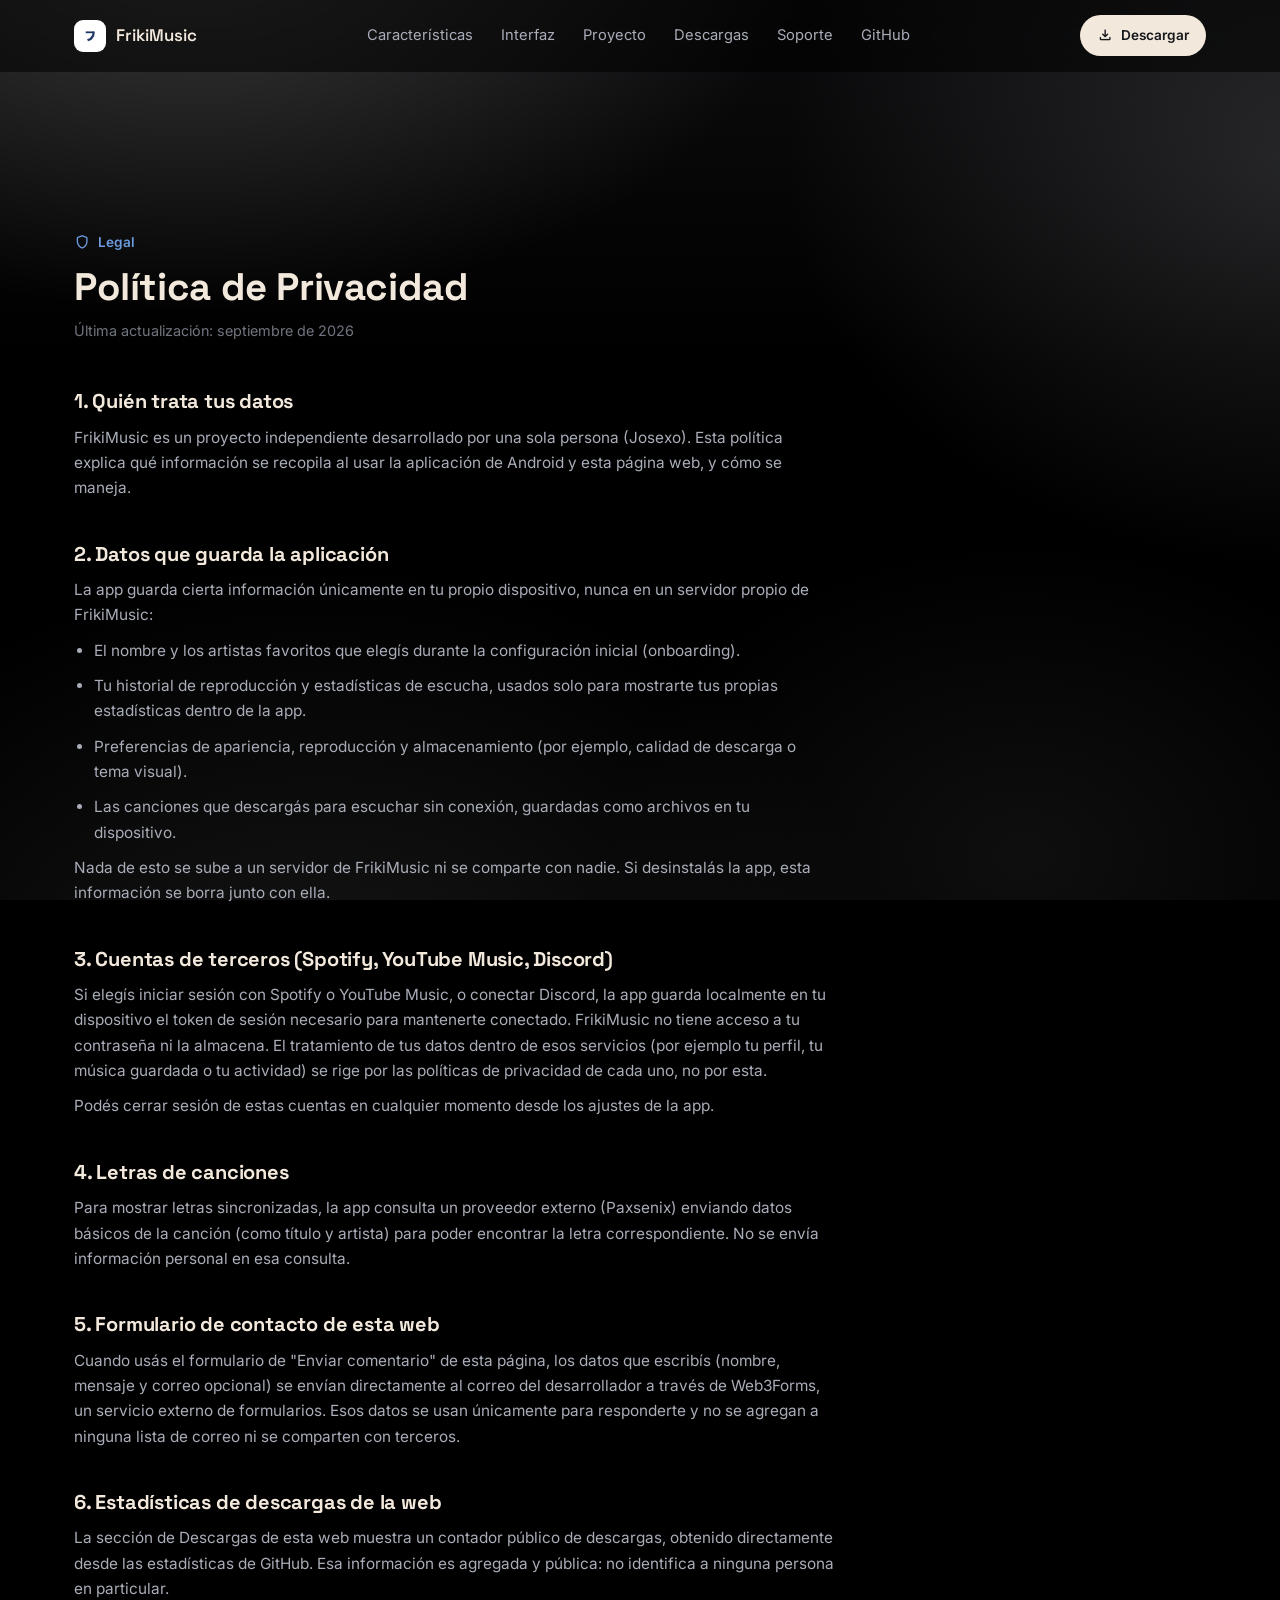
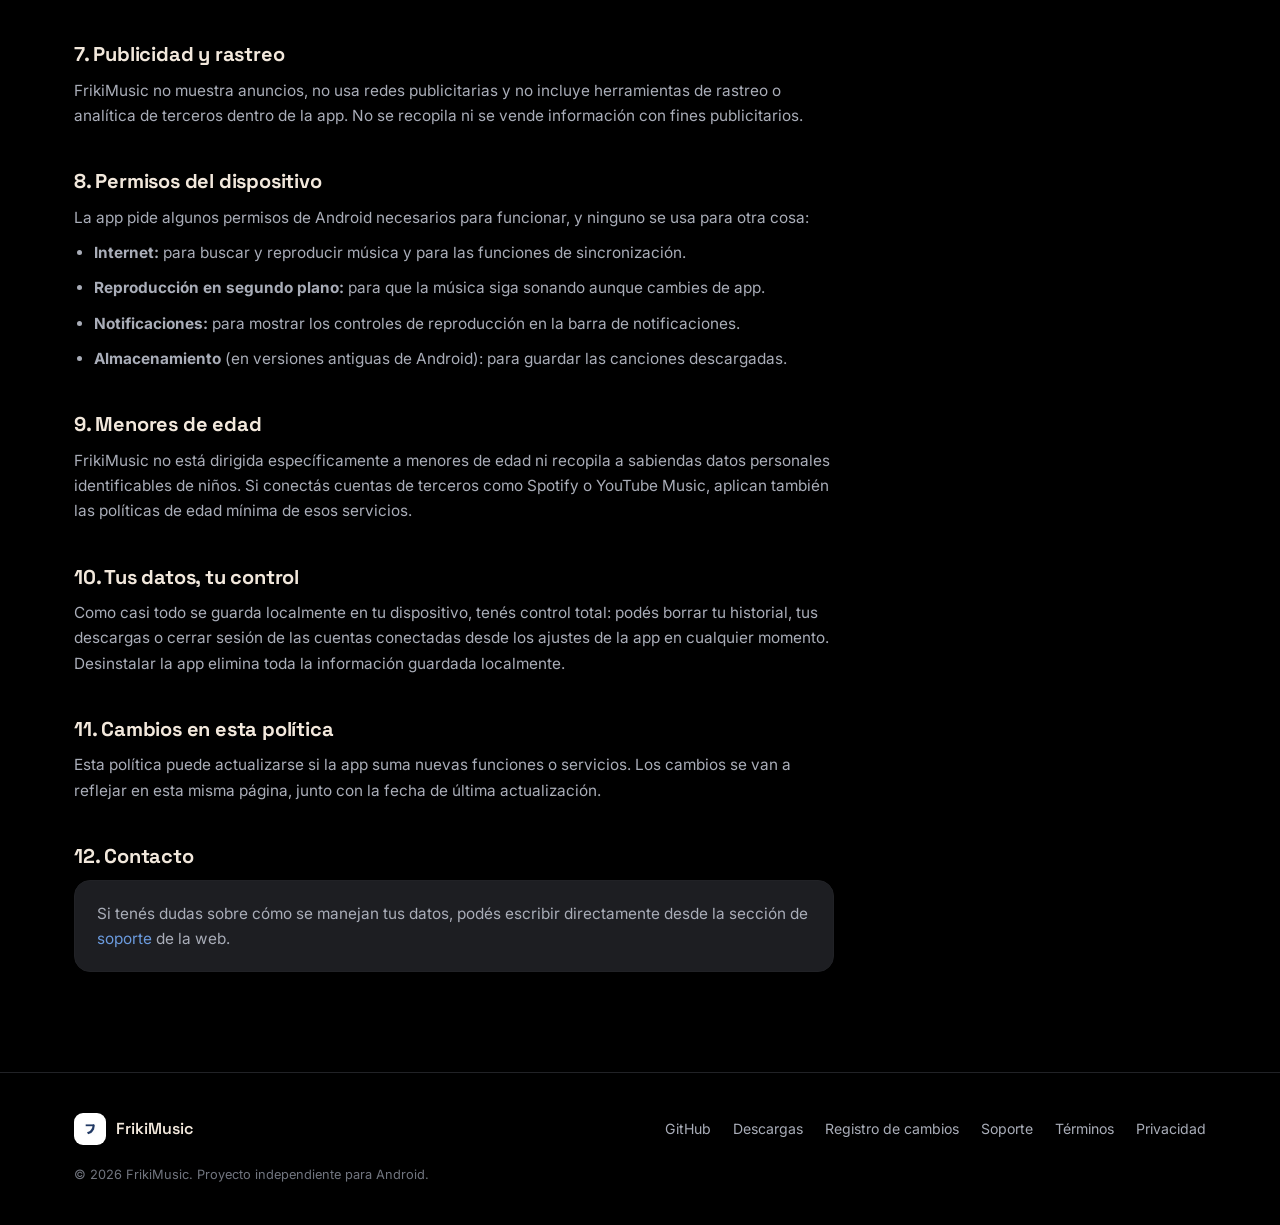
==== privacidad.html @ c2adaa13 "Actualizacion de la web" ====
<!DOCTYPE html>
<html lang="es">
<head>
<meta charset="UTF-8">
<meta name="viewport" content="width=device-width, initial-scale=1.0">
<title>Política de Privacidad — FrikiMusic</title>
<meta name="description" content="Política de privacidad de FrikiMusic: qué datos se recopilan, cómo se usan y cómo se guardan.">
<link rel="canonical" href="https://frikimusic.vercel.app/privacidad.html">
<meta name="robots" content="noindex">
<link rel="icon" type="image/png" href="assets/img/logo.png">
<link rel="preconnect" href="https://fonts.googleapis.com">
<link rel="preconnect" href="https://fonts.gstatic.com" crossorigin>
<link href="https://fonts.googleapis.com/css2?family=Space+Grotesk:wght@500;600;700&family=Inter:wght@400;500;600;700&display=swap" rel="stylesheet">
<link href="https://fonts.googleapis.com/css2?family=Material+Symbols+Rounded:opsz,wght,FILL,GRAD@20..48,300..500,0..1,0" rel="stylesheet">
<link rel="stylesheet" href="css/styles.css">
</head>
<body>

<header class="site-header" id="site-header">
  <div class="wrap header-inner">
    <a class="brand" href="index.html#top" aria-label="FrikiMusic, inicio">
      <span class="brand-mark" aria-hidden="true">
        <img src="assets/img/logo.png" alt="" width="20" height="20">
      </span>
      <span class="brand-name">FrikiMusic</span>
    </a>

    <nav class="main-nav" aria-label="Navegación principal">
      <a href="index.html#caracteristicas">Características</a>
      <a href="index.html#interfaz">Interfaz</a>
      <a href="index.html#comunidad">Proyecto</a>
      <a href="index.html#descargas">Descargas</a>
      <a href="index.html#" class="js-open-support">Soporte</a>
      <a href="https://github.com/jv8784815-ctrl" target="_blank" rel="noopener">GitHub</a>
    </nav>

    <div class="header-cta">
      <a class="btn btn-primary btn-small" href="index.html#descargas">
        <span class="material-symbols-rounded" aria-hidden="true">download</span>
        <span class="btn-label">Descargar</span>
      </a>
      <button class="nav-toggle" id="navToggle" aria-expanded="false" aria-controls="mobileNav" aria-label="Abrir menú">
        <span class="material-symbols-rounded" aria-hidden="true">menu</span>
      </button>
    </div>
  </div>

  <div class="mobile-nav" id="mobileNav" hidden>
    <a href="index.html#caracteristicas">Características</a>
    <a href="index.html#interfaz">Interfaz</a>
    <a href="index.html#comunidad">Proyecto</a>
    <a href="index.html#descargas">Descargas</a>
    <a href="index.html#" class="js-open-support">Soporte</a>
    <a href="https://github.com/jv8784815-ctrl" target="_blank" rel="noopener">GitHub</a>
  </div>
</header>

<main id="contenido">
  <section class="legal">
    <div class="wrap">
      <div class="legal-header">
        <p class="legal-eyebrow"><span class="material-symbols-rounded" aria-hidden="true">shield</span> Legal</p>
        <h1>Política de Privacidad</h1>
        <p class="legal-updated">Última actualización: septiembre de 2026</p>
      </div>

      <div class="legal-body">
        <div class="legal-section">
          <h2>1. Quién trata tus datos</h2>
          <p>FrikiMusic es un proyecto independiente desarrollado por una sola persona (Josexo). Esta política explica qué información se recopila al usar la aplicación de Android y esta página web, y cómo se maneja.</p>
        </div>

        <div class="legal-section">
          <h2>2. Datos que guarda la aplicación</h2>
          <p>La app guarda cierta información únicamente en tu propio dispositivo, nunca en un servidor propio de FrikiMusic:</p>
          <ul>
            <li>El nombre y los artistas favoritos que elegís durante la configuración inicial (onboarding).</li>
            <li>Tu historial de reproducción y estadísticas de escucha, usados solo para mostrarte tus propias estadísticas dentro de la app.</li>
            <li>Preferencias de apariencia, reproducción y almacenamiento (por ejemplo, calidad de descarga o tema visual).</li>
            <li>Las canciones que descargás para escuchar sin conexión, guardadas como archivos en tu dispositivo.</li>
          </ul>
          <p>Nada de esto se sube a un servidor de FrikiMusic ni se comparte con nadie. Si desinstalás la app, esta información se borra junto con ella.</p>
        </div>

        <div class="legal-section">
          <h2>3. Cuentas de terceros (Spotify, YouTube Music, Discord)</h2>
          <p>Si elegís iniciar sesión con Spotify o YouTube Music, o conectar Discord, la app guarda localmente en tu dispositivo el token de sesión necesario para mantenerte conectado. FrikiMusic no tiene acceso a tu contraseña ni la almacena. El tratamiento de tus datos dentro de esos servicios (por ejemplo tu perfil, tu música guardada o tu actividad) se rige por las políticas de privacidad de cada uno, no por esta.</p>
          <p>Podés cerrar sesión de estas cuentas en cualquier momento desde los ajustes de la app.</p>
        </div>

        <div class="legal-section">
          <h2>4. Letras de canciones</h2>
          <p>Para mostrar letras sincronizadas, la app consulta un proveedor externo (Paxsenix) enviando datos básicos de la canción (como título y artista) para poder encontrar la letra correspondiente. No se envía información personal en esa consulta.</p>
        </div>

        <div class="legal-section">
          <h2>5. Formulario de contacto de esta web</h2>
          <p>Cuando usás el formulario de "Enviar comentario" de esta página, los datos que escribís (nombre, mensaje y correo opcional) se envían directamente al correo del desarrollador a través de Web3Forms, un servicio externo de formularios. Esos datos se usan únicamente para responderte y no se agregan a ninguna lista de correo ni se comparten con terceros.</p>
        </div>

        <div class="legal-section">
          <h2>6. Estadísticas de descargas de la web</h2>
          <p>La sección de Descargas de esta web muestra un contador público de descargas, obtenido directamente desde las estadísticas de GitHub. Esa información es agregada y pública: no identifica a ninguna persona en particular.</p>
        </div>

        <div class="legal-section">
          <h2>7. Publicidad y rastreo</h2>
          <p>FrikiMusic no muestra anuncios, no usa redes publicitarias y no incluye herramientas de rastreo o analítica de terceros dentro de la app. No se recopila ni se vende información con fines publicitarios.</p>
        </div>

        <div class="legal-section">
          <h2>8. Permisos del dispositivo</h2>
          <p>La app pide algunos permisos de Android necesarios para funcionar, y ninguno se usa para otra cosa:</p>
          <ul>
            <li><strong>Internet:</strong> para buscar y reproducir música y para las funciones de sincronización.</li>
            <li><strong>Reproducción en segundo plano:</strong> para que la música siga sonando aunque cambies de app.</li>
            <li><strong>Notificaciones:</strong> para mostrar los controles de reproducción en la barra de notificaciones.</li>
            <li><strong>Almacenamiento</strong> (en versiones antiguas de Android): para guardar las canciones descargadas.</li>
          </ul>
        </div>

        <div class="legal-section">
          <h2>9. Menores de edad</h2>
          <p>FrikiMusic no está dirigida específicamente a menores de edad ni recopila a sabiendas datos personales identificables de niños. Si conectás cuentas de terceros como Spotify o YouTube Music, aplican también las políticas de edad mínima de esos servicios.</p>
        </div>

        <div class="legal-section">
          <h2>10. Tus datos, tu control</h2>
          <p>Como casi todo se guarda localmente en tu dispositivo, tenés control total: podés borrar tu historial, tus descargas o cerrar sesión de las cuentas conectadas desde los ajustes de la app en cualquier momento. Desinstalar la app elimina toda la información guardada localmente.</p>
        </div>

        <div class="legal-section">
          <h2>11. Cambios en esta política</h2>
          <p>Esta política puede actualizarse si la app suma nuevas funciones o servicios. Los cambios se van a reflejar en esta misma página, junto con la fecha de última actualización.</p>
        </div>

        <div class="legal-section">
          <h2>12. Contacto</h2>
          <div class="legal-contact">
            <p>Si tenés dudas sobre cómo se manejan tus datos, podés escribir directamente desde la sección de <a href="index.html#descargas">soporte</a> de la web.</p>
          </div>
        </div>
      </div>
    </div>
  </section>
</main>

<footer class="site-footer">
  <div class="wrap footer-inner">
    <div class="footer-brand">
      <span class="brand-mark" aria-hidden="true">
        <img src="assets/img/logo.png" alt="" width="20" height="20">
      </span>
      <span>FrikiMusic</span>
    </div>

    <nav class="footer-links" aria-label="Enlaces del pie de página">
      <a href="https://github.com/jv8784815-ctrl" target="_blank" rel="noopener">GitHub</a>
      <a href="index.html#descargas">Descargas</a>
      <a href="https://github.com/jv8784815-ctrl/repositpory-for-apk-3wfqewfd32134/releases" target="_blank" rel="noopener">Registro de cambios</a>
      <a href="index.html#" class="js-open-support">Soporte</a>
      <a href="terminos.html">Términos</a>
      <a href="privacidad.html">Privacidad</a>
    </nav>

    <p class="footer-copy">© 2026 FrikiMusic. Proyecto independiente para Android.</p>
  </div>
</footer>

<script src="js/main.js"></script>
</body>
</html>
---- css/styles.css ----
:root {
  --bg: #000000;
  --bg-gradient:
    radial-gradient(ellipse 1000px 620px at 15% -8%, rgba(255, 255, 255, 0.20), transparent 62%),
    radial-gradient(ellipse 900px 700px at 102% 18%, rgba(200, 203, 210, 0.16), transparent 58%),
    radial-gradient(ellipse 950px 760px at 25% 115%, rgba(160, 163, 170, 0.14), transparent 62%),
    radial-gradient(ellipse 700px 520px at 80% 95%, rgba(140, 143, 150, 0.10), transparent 60%),
    linear-gradient(180deg, #0c0c0e 0%, #000000 40%, #000000 100%);
  --surface: #17181b;
  --surface-container: #1d1e22;
  --surface-container-high: #26272c;
  --surface-container-highest: #303237;
  --outline: #33363e;
  --outline-soft: #212226;

  --text-primary: #f2e8dc;
  --text-secondary: #a9adb8;
  --text-muted: #71757f;

  --accent: #4a7fd1;
  --accent-strong: #6b9bde;
  --accent-soft: rgba(74, 127, 209, 0.14);

  --cream: #f2e8dc;
  --cream-strong: #ffffff;

  --font-display: "Space Grotesk", "Inter", sans-serif;
  --font-body: "Inter", sans-serif;

  --radius-sm: 10px;
  --radius-md: 16px;
  --radius-lg: 24px;

  --shadow-1: 0 1px 2px rgba(0, 0, 0, 0.4);
  --shadow-2: 0 12px 32px -12px rgba(0, 0, 0, 0.55);

  --header-h: 72px;
  --max-w: 1180px;
}

*, *::before, *::after {
  box-sizing: border-box;
}

html {
  scroll-behavior: smooth;
}

@media (prefers-reduced-motion: reduce) {
  html {
    scroll-behavior: auto;
  }
  *, *::before, *::after {
    animation-duration: 0.001ms !important;
    animation-iteration-count: 1 !important;
    transition-duration: 0.001ms !important;
    scroll-behavior: auto !important;
  }
}

body {
  margin: 0;
  background: var(--bg-gradient), var(--bg);
  background-attachment: fixed;
  color: var(--text-primary);
  font-family: var(--font-body);
  font-size: 16px;
  line-height: 1.55;
  -webkit-font-smoothing: antialiased;
}

h1, h2, h3 {
  font-family: var(--font-display);
  color: var(--text-primary);
  margin: 0;
  line-height: 1.12;
  letter-spacing: -0.01em;
}

p {
  margin: 0;
  color: var(--text-secondary);
}

a {
  color: inherit;
  text-decoration: none;
}

img {
  max-width: 100%;
  height: auto;
  display: block;
}

.wrap {
  max-width: var(--max-w);
  margin: 0 auto;
  padding: 0 24px;
}

.skip-link {
  position: absolute;
  left: -999px;
  top: 0;
  background: var(--cream);
  color: #14151a;
  padding: 12px 18px;
  border-radius: 0 0 var(--radius-sm) 0;
  z-index: 200;
  font-weight: 600;
}

.skip-link:focus {
  left: 0;
}

:focus-visible {
  outline: 2px solid var(--accent-strong);
  outline-offset: 3px;
  border-radius: 4px;
}

.material-symbols-rounded {
  font-variation-settings: "FILL" 0, "wght" 400, "GRAD" 0, "opsz" 24;
  font-size: 1.2em;
  line-height: 1;
}

.btn {
  display: inline-flex;
  align-items: center;
  gap: 8px;
  padding: 13px 22px;
  border-radius: 999px;
  font-family: var(--font-body);
  font-weight: 600;
  font-size: 0.95rem;
  border: 1px solid transparent;
  cursor: pointer;
  transition: transform 0.15s ease, background 0.15s ease, border-color 0.15s ease;
  white-space: nowrap;
}

.btn:hover {
  transform: translateY(-1px);
}

.btn:active {
  transform: translateY(0);
}

.btn-primary {
  background: var(--cream);
  color: #16171b;
}

.btn-primary:hover {
  background: var(--cream-strong);
}

.btn-ghost {
  background: transparent;
  border-color: var(--outline);
  color: var(--text-primary);
}

.btn-ghost:hover {
  border-color: var(--accent-strong);
  background: var(--accent-soft);
}

.btn-small {
  padding: 9px 16px;
  font-size: 0.85rem;
}

.eyebrow {
  display: inline-flex;
  align-items: center;
  gap: 8px;
  color: var(--accent-strong);
  font-size: 0.9rem;
  font-weight: 600;
  margin-bottom: 18px;
}

.site-header {
  position: sticky;
  top: 0;
  z-index: 100;
  height: var(--header-h);
  display: flex;
  align-items: center;
  background: rgba(0, 0, 0, 0.55);
  backdrop-filter: blur(14px);
  -webkit-backdrop-filter: blur(14px);
  border-bottom: 1px solid transparent;
  transition: border-color 0.2s ease, background 0.2s ease;
}

.site-header.is-scrolled {
  border-bottom-color: var(--outline-soft);
  background: rgba(0, 0, 0, 0.85);
}

.header-inner {
  display: flex;
  align-items: center;
  justify-content: space-between;
  gap: 24px;
  width: 100%;
}

.brand {
  display: flex;
  align-items: center;
  gap: 10px;
  font-family: var(--font-display);
  font-weight: 600;
  font-size: 1.05rem;
}

.brand-mark {
  width: 32px;
  height: 32px;
  border-radius: 9px;
  background: var(--cream-strong);
  color: var(--accent);
  display: grid;
  place-items: center;
  flex-shrink: 0;
  overflow: hidden;
}

.brand-mark img {
  width: 20px;
  height: 20px;
  object-fit: contain;
}

.main-nav {
  display: flex;
  align-items: center;
  gap: 28px;
  font-size: 0.92rem;
  color: var(--text-secondary);
}

.main-nav a {
  transition: color 0.15s ease;
}

.main-nav a:hover {
  color: var(--text-primary);
}

.header-cta {
  display: flex;
  align-items: center;
  gap: 12px;
}

.nav-toggle {
  display: none;
  background: transparent;
  border: 1px solid var(--outline);
  border-radius: 10px;
  width: 40px;
  height: 40px;
  color: var(--text-primary);
  cursor: pointer;
  align-items: center;
  justify-content: center;
  overflow: hidden;
}

.mobile-nav {
  display: none;
  flex-direction: column;
  padding: 8px 24px 20px;
  background: rgba(0, 0, 0, 0.97);
  border-bottom: 1px solid var(--outline-soft);
}

.mobile-nav a {
  padding: 12px 0;
  border-bottom: 1px solid var(--outline-soft);
  color: var(--text-secondary);
}

.mobile-nav a:last-child {
  border-bottom: none;
}

.mobile-nav.is-open {
  display: flex;
}

.hero {
  position: relative;
  padding: 64px 0 40px;
  overflow: hidden;
}

.hero-inner {
  display: grid;
  grid-template-columns: minmax(320px, 460px) 1fr;
  align-items: center;
  gap: 24px;
}

.hero-copy h1 {
  font-size: clamp(2.1rem, 3.4vw, 2.9rem);
  margin-bottom: 20px;
}

.hero-brand {
  font-size: clamp(2.8rem, 5.6vw, 4.2rem);
  font-weight: 700;
  letter-spacing: -0.02em;
  margin-bottom: 14px;
  background: linear-gradient(135deg, var(--cream-strong), var(--text-secondary));
  -webkit-background-clip: text;
  background-clip: text;
  color: transparent;
}

.hero-tagline {
  color: var(--text-primary);
  font-family: var(--font-display);
  font-weight: 600;
  font-size: clamp(1.05rem, 1.6vw, 1.25rem);
  max-width: 44ch;
  margin-bottom: 14px;
}

.hero-lead {
  max-width: 46ch;
  font-size: 1.05rem;
  margin-bottom: 30px;
}

.hero-actions {
  display: flex;
  gap: 14px;
  flex-wrap: wrap;
  margin-bottom: 22px;
}

.hero-meta {
  font-size: 0.85rem;
  color: var(--text-muted);
}

.hero-visual {
  position: relative;
  min-height: 420px;
}

.hero-visual-desktop {
  width: 132%;
  max-width: none;
  margin-left: -6%;
}

.hero-visual-mobile {
  display: none;
}

.features {
  padding: 96px 0;
  border-top: 1px solid var(--outline-soft);
}

.section-head {
  max-width: 46ch;
  margin-bottom: 48px;
}

.section-head h2 {
  font-size: clamp(1.7rem, 2.6vw, 2.1rem);
  margin-bottom: 12px;
}

.feature-grid {
  display: grid;
  grid-template-columns: repeat(4, 1fr);
  gap: 16px;
}

.feature-card {
  background: var(--surface-container);
  border: 1px solid var(--outline-soft);
  border-radius: var(--radius-md);
  padding: 26px;
  display: flex;
  flex-direction: column;
  gap: 12px;
  transition: border-color 0.2s ease, transform 0.2s ease, background 0.2s ease;
}

.feature-card:hover {
  border-color: var(--outline);
  background: var(--surface-container-high);
  transform: translateY(-2px);
}

.feature-icon-badge {
  width: 46px;
  height: 46px;
  border-radius: 14px;
  display: grid;
  place-items: center;
  background: linear-gradient(155deg, var(--accent-soft), rgba(74, 127, 209, 0.04));
  border: 1px solid var(--outline);
  color: var(--accent-strong);
  flex-shrink: 0;
}

.feature-icon-badge .material-symbols-rounded {
  font-size: 1.4rem;
}

.feature-card h3 {
  font-size: 1.05rem;
}

.feature-card p {
  font-size: 0.92rem;
}

.showcase {
  padding: 96px 0;
  border-top: 1px solid var(--outline-soft);
  background: var(--surface);
}

.showcase-body {
  display: grid;
  grid-template-columns: minmax(280px, 380px) 1fr;
  gap: 56px;
  align-items: center;
}

.showcase-tabs {
  display: flex;
  flex-direction: column;
  gap: 4px;
  margin-bottom: 24px;
}

.showcase-tab {
  display: flex;
  align-items: center;
  gap: 14px;
  text-align: left;
  background: transparent;
  border: none;
  border-left: 2px solid var(--outline);
  color: var(--text-muted);
  padding: 12px 0 12px 18px;
  font-family: var(--font-body);
  font-size: 0.98rem;
  font-weight: 500;
  cursor: pointer;
  transition: color 0.15s ease, border-color 0.15s ease;
}

.showcase-tab-index {
  font-family: var(--font-display);
  font-size: 0.8rem;
  color: var(--text-muted);
}

.showcase-tab.is-active {
  color: var(--text-primary);
  border-left-color: var(--accent-strong);
}

.showcase-tab.is-active .showcase-tab-index {
  color: var(--accent-strong);
}

.showcase-desc {
  min-height: 92px;
}

.showcase-desc p {
  font-size: 0.98rem;
}

.showcase-nav {
  display: flex;
  gap: 10px;
  margin-top: 24px;
}

.showcase-arrow {
  width: 42px;
  height: 42px;
  border-radius: 50%;
  border: 1px solid var(--outline);
  background: transparent;
  color: var(--text-primary);
  cursor: pointer;
  display: inline-flex;
  align-items: center;
  justify-content: center;
  transition: border-color 0.15s ease, background 0.15s ease;
  overflow: hidden;
}

.showcase-arrow:hover {
  border-color: var(--accent-strong);
  background: var(--accent-soft);
}

.showcase-stage {
  position: relative;
  display: flex;
  justify-content: center;
  min-height: 460px;
}

.showcase-img {
  max-height: 560px;
  width: auto;
  animation: showcase-in 0.35s ease;
}

.showcase-img[hidden] {
  display: none;
}

@keyframes showcase-in {
  from {
    opacity: 0;
    transform: translateY(10px);
  }
  to {
    opacity: 1;
    transform: translateY(0);
  }
}

.community {
  padding: 96px 0;
  border-top: 1px solid var(--outline-soft);
}

.community-inner {
  display: grid;
  grid-template-columns: 1.3fr 1fr;
  gap: 40px;
  align-items: center;
}

.community-copy h2 {
  font-size: clamp(1.6rem, 2.4vw, 2rem);
  margin-bottom: 26px;
  max-width: 20ch;
}

.community-copy p {
  max-width: 52ch;
  margin-bottom: 26px;
}

.community-actions {
  display: flex;
  gap: 12px;
  flex-wrap: wrap;
}

.badge-soon {
  display: inline-flex;
  align-items: center;
  gap: 8px;
  padding: 13px 22px;
  border-radius: 999px;
  border: 1px dashed var(--outline);
  color: var(--text-muted);
  font-size: 0.95rem;
  font-weight: 600;
  cursor: default;
}

.dev-card {
  position: relative;
  background: linear-gradient(160deg, rgba(255, 255, 255, 0.12), rgba(255, 255, 255, 0.03));
  backdrop-filter: blur(22px) saturate(160%);
  -webkit-backdrop-filter: blur(22px) saturate(160%);
  border: 1px solid rgba(255, 255, 255, 0.16);
  border-radius: var(--radius-lg);
  padding: 28px;
  display: flex;
  flex-direction: column;
  gap: 18px;
  overflow: hidden;
  box-shadow:
    inset 0 1px 0 rgba(255, 255, 255, 0.3),
    inset 0 -1px 0 rgba(255, 255, 255, 0.04),
    0 24px 48px -24px rgba(0, 0, 0, 0.7);
}

.dev-card::before {
  content: "";
  position: absolute;
  top: -55%;
  left: -25%;
  width: 140%;
  height: 140%;
  background: radial-gradient(circle at 28% 22%, rgba(255, 255, 255, 0.22), transparent 55%);
  pointer-events: none;
}

.dev-card > * {
  position: relative;
  z-index: 1;
}

.dev-avatar {
  width: 52px;
  height: 52px;
  border-radius: 50%;
  object-fit: cover;
  border: 1px solid rgba(255, 255, 255, 0.3);
  box-shadow: 0 4px 14px -6px rgba(0, 0, 0, 0.6);
}

.dev-name {
  font-family: var(--font-display);
  color: var(--text-primary);
  font-weight: 600;
  font-size: 1.05rem;
}

.dev-role {
  font-size: 0.88rem;
}

.dev-stat {
  display: flex;
  justify-content: space-between;
  align-items: center;
  padding-top: 16px;
  border-top: 1px solid rgba(255, 255, 255, 0.14);
  font-size: 0.85rem;
}

.dev-stat-label {
  color: var(--text-muted);
}

.dev-stat-value {
  display: inline-flex;
  align-items: center;
  gap: 6px;
  color: var(--text-primary);
  font-weight: 600;
}

.status-dot {
  width: 8px;
  height: 8px;
  border-radius: 50%;
  background: #6fcf97;
  display: inline-block;
}

.downloads {
  padding: 96px 0 110px;
  border-top: 1px solid var(--outline-soft);
}

.help-card {
  display: flex;
  align-items: center;
  gap: 22px;
  flex-wrap: wrap;
  background: linear-gradient(135deg, rgba(74, 127, 209, 0.16), rgba(74, 127, 209, 0.02));
  border: 1px solid var(--outline);
  border-radius: var(--radius-lg);
  padding: 28px 32px;
  margin-bottom: 56px;
}

.help-icon {
  font-size: 2.1rem;
  color: var(--accent-strong);
  flex-shrink: 0;
}

.help-copy {
  flex: 1;
  min-width: 220px;
}

.help-copy h3 {
  font-size: 1.1rem;
  margin-bottom: 6px;
}

.help-copy p {
  font-size: 0.92rem;
  max-width: 58ch;
}

.help-card .btn {
  flex-shrink: 0;
}

@media (max-width: 640px) {
  .help-card {
    flex-direction: column;
    align-items: flex-start;
  }

  .help-card .btn {
    width: 100%;
    justify-content: center;
  }
}

.download-grid {
  display: grid;
  grid-template-columns: repeat(2, 1fr);
  gap: 24px;
}

@media (max-width: 760px) {
  .download-grid {
    grid-template-columns: 1fr;
  }
}

.download-card-soon {
  display: flex;
  flex-direction: column;
  opacity: 0.82;
}

.download-soon {
  display: inline-flex;
  align-items: center;
  gap: 10px;
  margin-top: auto;
  padding: 14px 18px;
  background: rgba(255, 255, 255, 0.03);
  border: 1px dashed var(--outline);
  border-radius: var(--radius-md);
  color: var(--text-muted);
  font-size: 0.88rem;
  font-weight: 600;
}

.download-soon .material-symbols-rounded {
  font-size: 1.2rem;
}

.download-card {
  background: var(--surface-container);
  border: 1px solid var(--outline-soft);
  border-radius: var(--radius-lg);
  padding: 32px;
}

.download-head {
  display: flex;
  align-items: flex-start;
  gap: 16px;
  margin-bottom: 26px;
}

.download-icon {
  font-size: 2rem;
  color: var(--accent-strong);
  margin-top: 2px;
}

.download-head h3 {
  font-size: 1.15rem;
  margin-bottom: 4px;
}

.download-head p {
  font-size: 0.92rem;
}

.download-row {
  display: flex;
  align-items: center;
  justify-content: space-between;
  flex-wrap: wrap;
  gap: 18px;
  padding-top: 6px;
}

.download-row[hidden] {
  display: none;
}

.download-meta {
  display: flex;
  flex-direction: column;
  gap: 8px;
  font-size: 0.88rem;
  color: var(--text-secondary);
}

.download-meta span {
  display: inline-flex;
  align-items: center;
  gap: 8px;
}

.download-meta .material-symbols-rounded {
  font-size: 1.1rem;
  color: var(--text-muted);
}

.download-total {
  display: flex;
  align-items: center;
  gap: 16px;
  margin-top: 22px;
  padding: 18px 22px;
  background: linear-gradient(135deg, rgba(255, 255, 255, 0.08), rgba(255, 255, 255, 0.02));
  border: 1px solid var(--outline);
  border-radius: var(--radius-md);
}

.download-total .material-symbols-rounded {
  font-size: 1.8rem;
  color: var(--cream-strong);
}

.download-total-copy {
  display: flex;
  flex-direction: column;
  gap: 2px;
}

.download-total-value {
  font-family: var(--font-display);
  font-size: 1.5rem;
  font-weight: 700;
  color: var(--text-primary);
  line-height: 1.1;
}

.download-total-label {
  font-size: 0.82rem;
  color: var(--text-muted);
}

.download-req {
  margin-top: 22px;
  padding-top: 18px;
  border-top: 1px solid var(--outline-soft);
  font-size: 0.82rem;
  color: var(--text-muted);
}

.site-footer {
  border-top: 1px solid var(--outline-soft);
  padding: 40px 0;
}

.footer-inner {
  display: flex;
  align-items: center;
  justify-content: space-between;
  flex-wrap: wrap;
  gap: 20px;
}

.footer-brand {
  display: flex;
  align-items: center;
  gap: 10px;
  font-family: var(--font-display);
  font-weight: 600;
}

.footer-links {
  display: flex;
  gap: 22px;
  flex-wrap: wrap;
  font-size: 0.88rem;
  color: var(--text-secondary);
}

.footer-links a:hover {
  color: var(--text-primary);
}

.footer-copy {
  width: 100%;
  font-size: 0.8rem;
  color: var(--text-muted);
}

@media (max-width: 980px) {
  .hero-inner {
    grid-template-columns: 1fr;
    text-align: left;
  }

  .hero-visual {
    min-height: 0;
    order: -1;
  }

  .hero-visual-desktop {
    display: none;
  }

  .hero-visual-mobile {
    display: block;
    width: 62%;
    margin: 0 auto 8px;
  }

  .feature-grid {
    grid-template-columns: repeat(2, 1fr);
  }

  .showcase-body {
    grid-template-columns: 1fr;
    gap: 32px;
  }

  .showcase-stage {
    order: -1;
    min-height: 380px;
  }

  .showcase-img {
    max-height: 420px;
  }

  .community-inner {
    grid-template-columns: 1fr;
  }
}

@media (max-width: 720px) {
  .main-nav {
    display: none;
  }

  .nav-toggle {
    display: inline-flex;
  }

  .header-cta .btn-small .btn-label {
    display: none;
  }

  .header-cta .btn-small {
    width: 40px;
    height: 40px;
    padding: 0;
    justify-content: center;
  }

  .feature-grid {
    grid-template-columns: 1fr 1fr;
  }
}

@media (max-width: 560px) {
  .wrap {
    padding: 0 18px;
  }

  .feature-grid {
    grid-template-columns: 1fr;
  }

  .hero-visual-mobile {
    width: 78%;
  }

  .download-row {
    flex-direction: column;
    align-items: flex-start;
  }

  .download-row .btn {
    width: 100%;
    justify-content: center;
  }
}

.support-overlay {
  position: fixed;
  inset: 0;
  z-index: 300;
  display: flex;
  align-items: center;
  justify-content: center;
  padding: 24px;
  background: rgba(0, 0, 0, 0.72);
  backdrop-filter: blur(6px);
  -webkit-backdrop-filter: blur(6px);
}

.support-overlay[hidden] {
  display: none;
}

.support-modal {
  width: 100%;
  max-width: 460px;
  max-height: calc(100vh - 48px);
  overflow-y: auto;
  background: linear-gradient(165deg, var(--surface-container-high), var(--surface-container));
  border: 1px solid var(--outline);
  border-radius: var(--radius-lg);
  padding: 28px;
  box-shadow: var(--shadow-2);
  animation: support-in 0.22s ease;
}

@keyframes support-in {
  from {
    opacity: 0;
    transform: translateY(12px) scale(0.98);
  }
  to {
    opacity: 1;
    transform: translateY(0) scale(1);
  }
}

.support-head {
  display: flex;
  align-items: flex-start;
  justify-content: space-between;
  gap: 16px;
  margin-bottom: 22px;
}

.support-eyebrow {
  display: inline-flex;
  align-items: center;
  gap: 8px;
  color: var(--accent-strong);
  font-size: 0.82rem;
  font-weight: 600;
  margin-bottom: 8px;
}

.support-head h3 {
  font-size: 1.3rem;
}

.support-close {
  flex-shrink: 0;
  width: 36px;
  height: 36px;
  border-radius: 50%;
  border: 1px solid var(--outline);
  background: transparent;
  color: var(--text-primary);
  cursor: pointer;
  display: inline-flex;
  align-items: center;
  justify-content: center;
  transition: border-color 0.15s ease, background 0.15s ease;
}

.support-close:hover {
  border-color: var(--accent-strong);
  background: var(--accent-soft);
}

.support-kind {
  display: flex;
  gap: 6px;
  padding: 5px;
  margin-bottom: 20px;
  background: var(--surface-container-highest);
  border-radius: 999px;
}

.support-kind-btn {
  flex: 1;
  display: inline-flex;
  align-items: center;
  justify-content: center;
  gap: 6px;
  border: none;
  background: transparent;
  color: var(--text-muted);
  padding: 10px 8px;
  border-radius: 999px;
  font-family: var(--font-body);
  font-weight: 600;
  font-size: 0.78rem;
  cursor: pointer;
  transition: background 0.15s ease, color 0.15s ease;
  white-space: nowrap;
}

.support-kind-btn .material-symbols-rounded {
  font-size: 1.05rem;
}

.support-kind-btn.is-active {
  background: var(--accent);
  color: #fff;
}

.support-form {
  display: flex;
  flex-direction: column;
  gap: 16px;
}

.support-field {
  display: flex;
  flex-direction: column;
  gap: 8px;
  font-size: 0.85rem;
  font-weight: 600;
  color: var(--text-secondary);
}

.support-field em {
  font-weight: 400;
  font-style: normal;
  color: var(--text-muted);
}

.support-field input,
.support-field textarea {
  font-family: var(--font-body);
  font-size: 0.95rem;
  color: var(--text-primary);
  background: var(--surface-container-highest);
  border: 1px solid var(--outline);
  border-radius: var(--radius-sm);
  padding: 12px 14px;
  resize: vertical;
  transition: border-color 0.15s ease;
}

.support-field input:focus,
.support-field textarea:focus {
  outline: none;
  border-color: var(--accent-strong);
}

.support-submit {
  justify-content: center;
  margin-top: 4px;
}

.support-submit[disabled] {
  opacity: 0.6;
  cursor: default;
}

.support-status {
  min-height: 1.2em;
  font-size: 0.85rem;
  text-align: center;
  margin: 0;
}

.support-status.is-success {
  color: #6fcf97;
}

.support-status.is-error {
  color: #e08585;
}

.support-info {
  display: flex;
  flex-direction: column;
  gap: 14px;
  margin-top: 18px;
  padding-top: 18px;
  border-top: 1px solid rgba(255, 255, 255, 0.08);
}

.support-info-item {
  display: flex;
  align-items: flex-start;
  gap: 12px;
}

.support-info-item .material-symbols-rounded {
  flex-shrink: 0;
  font-size: 20px;
  color: var(--accent-strong);
  margin-top: 1px;
}

.support-info-title {
  margin: 0 0 2px;
  font-size: 0.9rem;
  font-weight: 600;
  color: var(--text-primary, #fff);
}

.support-info-text {
  margin: 0;
  font-size: 0.85rem;
  line-height: 1.4;
  color: var(--text-secondary, rgba(255, 255, 255, 0.65));
}

@media (max-width: 560px) {
  .support-kind-label {
    display: none;
  }
}

.legal {
  padding: 160px 0 100px;
}

.legal-header {
  max-width: 720px;
  margin: 0 0 48px;
}

.legal-eyebrow {
  display: inline-flex;
  align-items: center;
  gap: 8px;
  font-size: 0.85rem;
  font-weight: 600;
  color: var(--accent-strong);
  margin: 0 0 12px;
}

.legal-header h1 {
  font-family: var(--font-display);
  font-size: clamp(1.9rem, 3vw, 2.6rem);
  margin: 0 0 12px;
  color: var(--text-primary);
}

.legal-updated {
  color: var(--text-muted);
  font-size: 0.9rem;
  margin: 0;
}

.legal-body {
  max-width: 760px;
  display: flex;
  flex-direction: column;
  gap: 32px;
}

.legal-section h2 {
  font-family: var(--font-display);
  font-size: 1.25rem;
  color: var(--text-primary);
  margin: 0 0 12px;
}

.legal-section p,
.legal-section li {
  color: var(--text-secondary);
  font-size: 0.96rem;
  line-height: 1.65;
  margin: 0 0 10px;
}

.legal-section ul {
  margin: 0 0 10px;
  padding-left: 20px;
}

.legal-section a {
  color: var(--accent-strong);
}

.legal-contact {
  margin-top: 8px;
  padding: 20px 22px;
  background: var(--surface-container);
  border: 1px solid var(--outline-soft);
  border-radius: var(--radius-md);
}

.legal-contact p {
  margin: 0;
}
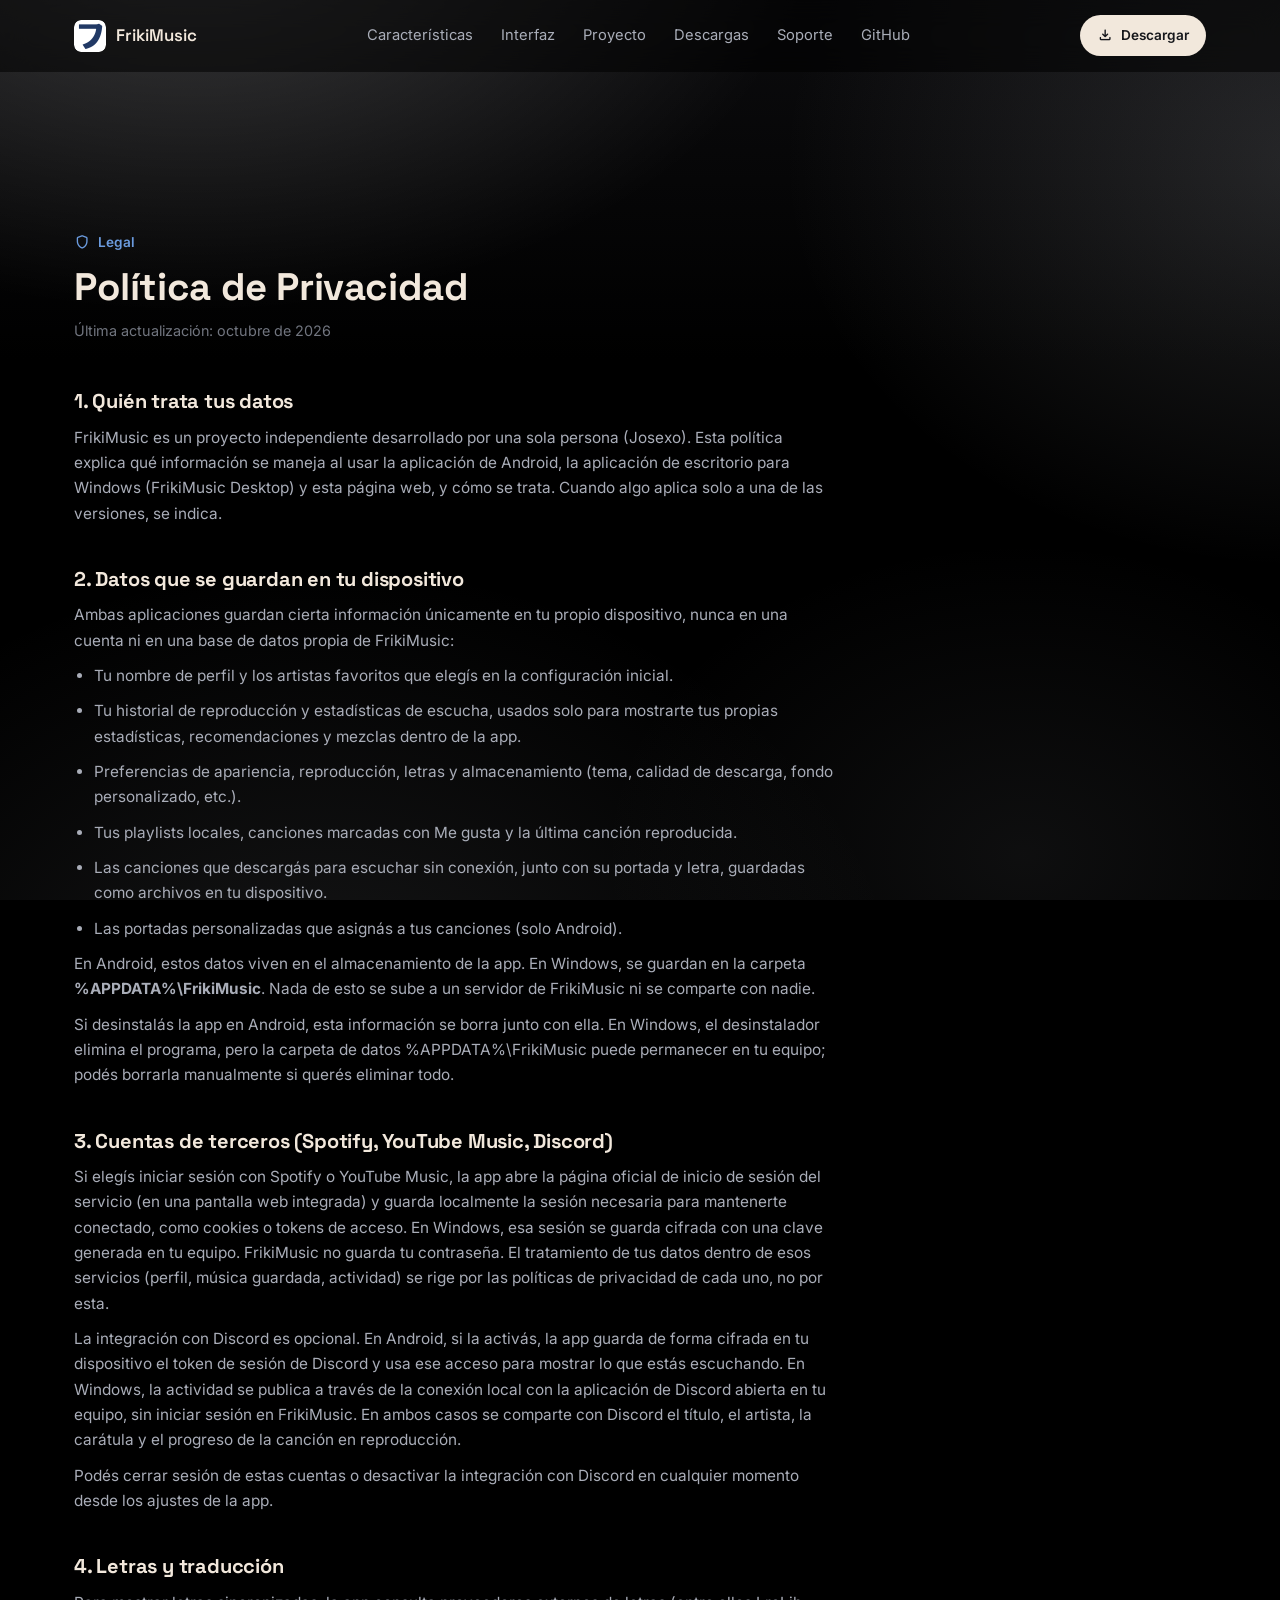
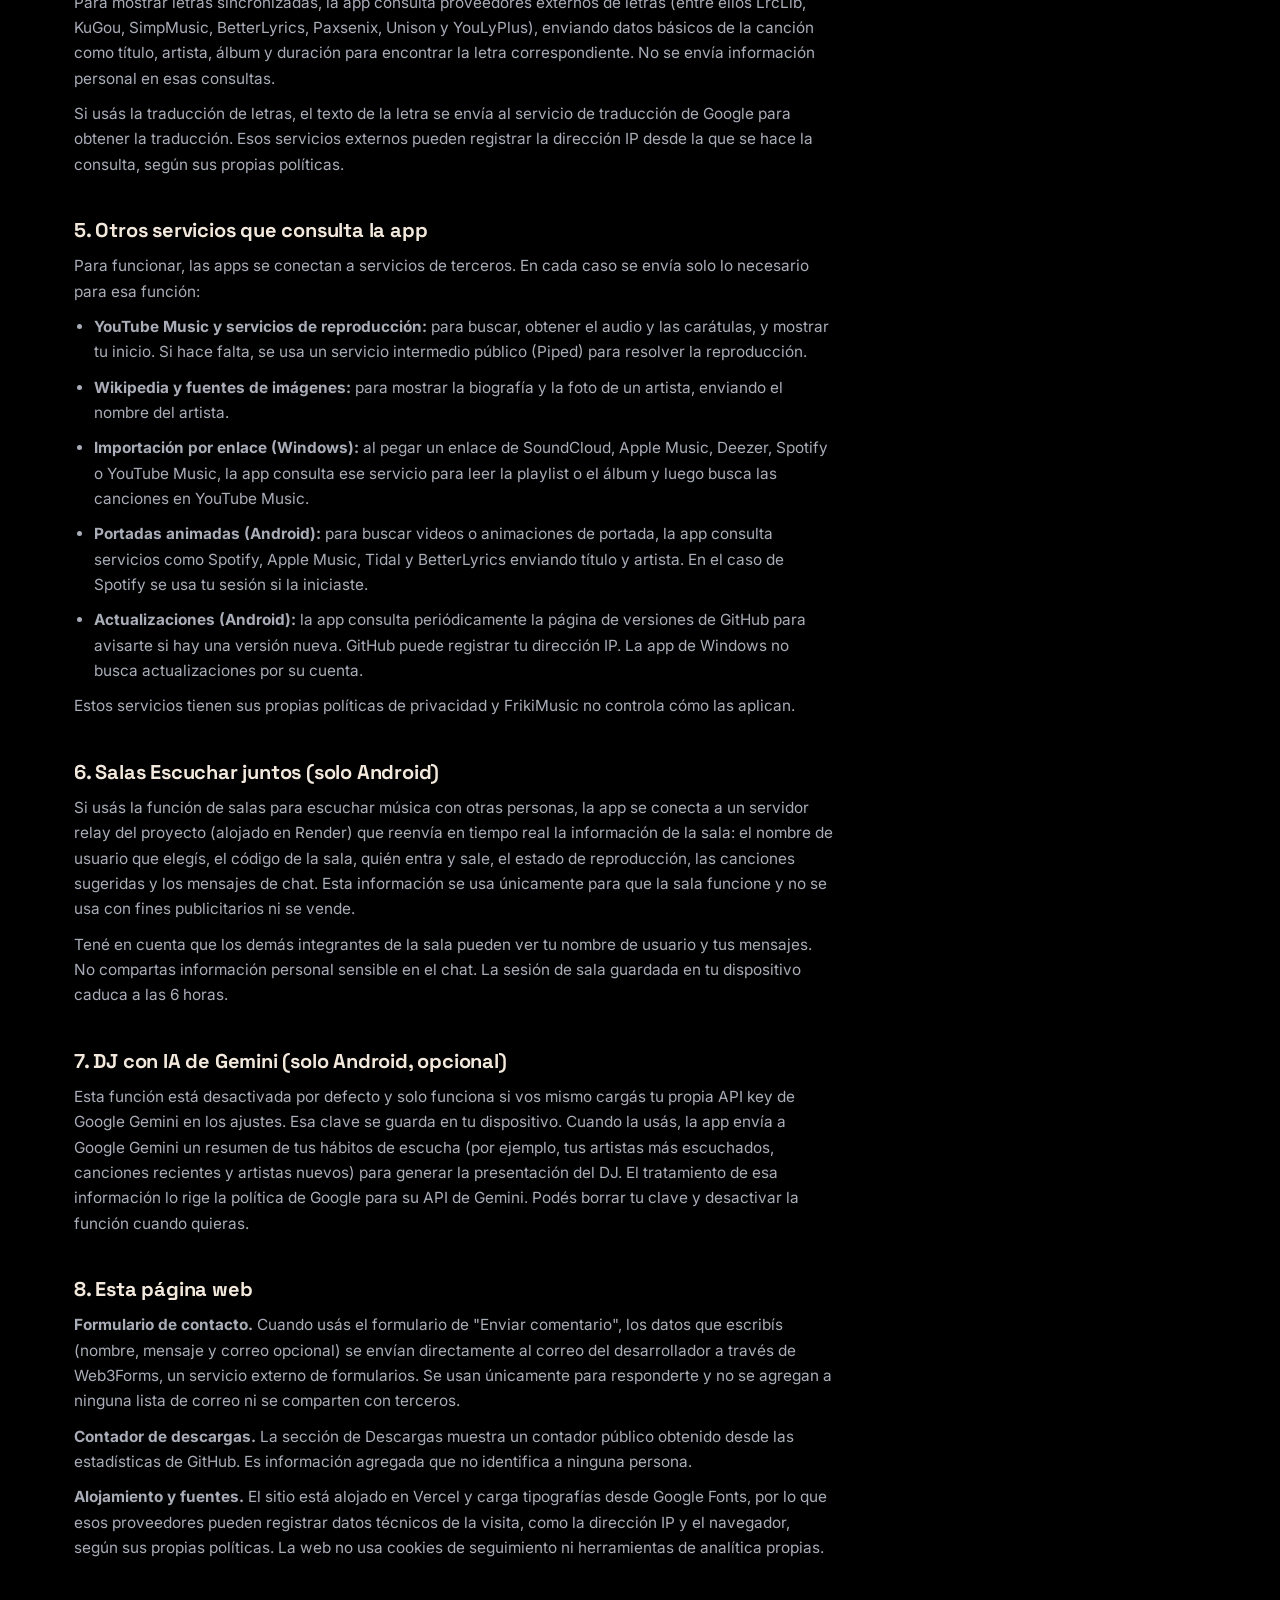
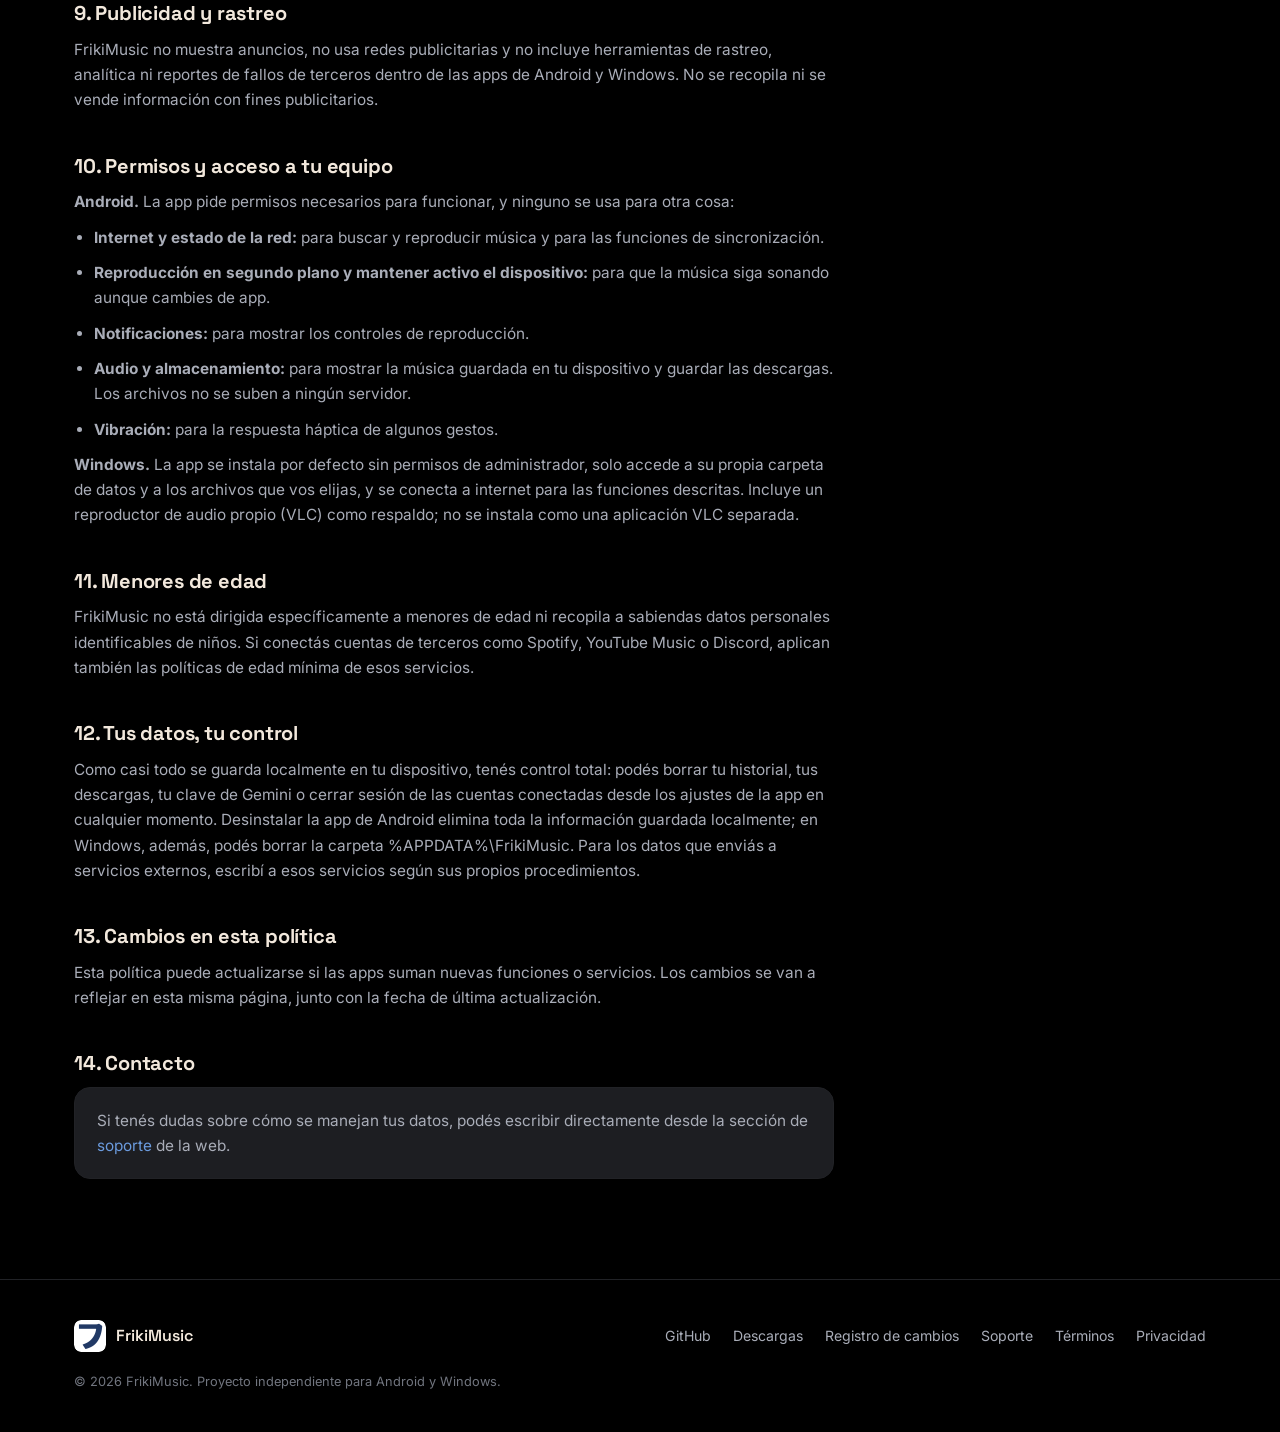
==== commit 215ef549: "Actualización" ====
--- a/privacidad.html
+++ b/privacidad.html
@@ -4,10 +4,12 @@
 <meta charset="UTF-8">
 <meta name="viewport" content="width=device-width, initial-scale=1.0">
 <title>Política de Privacidad — FrikiMusic</title>
-<meta name="description" content="Política de privacidad de FrikiMusic: qué datos se recopilan, cómo se usan y cómo se guardan.">
-<link rel="canonical" href="https://frikimusic.vercel.app/privacidad.html">
+<meta name="description" content="Política de privacidad de FrikiMusic para Android y Windows: qué datos se recopilan, cómo se usan y cómo se guardan.">
+<link rel="canonical" href="https://frikimusic.org/privacidad.html">
 <meta name="robots" content="noindex">
-<link rel="icon" type="image/png" href="assets/img/logo.png">
+<link rel="icon" type="image/png" sizes="32x32" href="assets/img/favicon-32.png">
+<link rel="icon" type="image/png" sizes="192x192" href="assets/img/icon-192.png">
+<link rel="apple-touch-icon" href="assets/img/apple-touch-icon.png">
 <link rel="preconnect" href="https://fonts.googleapis.com">
 <link rel="preconnect" href="https://fonts.gstatic.com" crossorigin>
 <link href="https://fonts.googleapis.com/css2?family=Space+Grotesk:wght@500;600;700&family=Inter:wght@400;500;600;700&display=swap" rel="stylesheet">
@@ -20,7 +22,7 @@
   <div class="wrap header-inner">
     <a class="brand" href="index.html#top" aria-label="FrikiMusic, inicio">
       <span class="brand-mark" aria-hidden="true">
-        <img src="assets/img/logo.png" alt="" width="20" height="20">
+        <img src="assets/img/logo.png" alt="" width="32" height="32">
       </span>
       <span class="brand-name">FrikiMusic</span>
     </a>
@@ -61,81 +63,96 @@
       <div class="legal-header">
         <p class="legal-eyebrow"><span class="material-symbols-rounded" aria-hidden="true">shield</span> Legal</p>
         <h1>Política de Privacidad</h1>
-        <p class="legal-updated">Última actualización: septiembre de 2026</p>
+        <p class="legal-updated">Última actualización: octubre de 2026</p>
       </div>
 
       <div class="legal-body">
         <div class="legal-section">
           <h2>1. Quién trata tus datos</h2>
-          <p>FrikiMusic es un proyecto independiente desarrollado por una sola persona (Josexo). Esta política explica qué información se recopila al usar la aplicación de Android y esta página web, y cómo se maneja.</p>
+          <p>FrikiMusic es un proyecto independiente desarrollado por una sola persona (Josexo). Esta política explica qué información se maneja al usar la aplicación de Android, la aplicación de escritorio para Windows (FrikiMusic Desktop) y esta página web, y cómo se trata. Cuando algo aplica solo a una de las versiones, se indica.</p>
         </div>
-
         <div class="legal-section">
-          <h2>2. Datos que guarda la aplicación</h2>
-          <p>La app guarda cierta información únicamente en tu propio dispositivo, nunca en un servidor propio de FrikiMusic:</p>
+          <h2>2. Datos que se guardan en tu dispositivo</h2>
+          <p>Ambas aplicaciones guardan cierta información únicamente en tu propio dispositivo, nunca en una cuenta ni en una base de datos propia de FrikiMusic:</p>
           <ul>
-            <li>El nombre y los artistas favoritos que elegís durante la configuración inicial (onboarding).</li>
-            <li>Tu historial de reproducción y estadísticas de escucha, usados solo para mostrarte tus propias estadísticas dentro de la app.</li>
-            <li>Preferencias de apariencia, reproducción y almacenamiento (por ejemplo, calidad de descarga o tema visual).</li>
-            <li>Las canciones que descargás para escuchar sin conexión, guardadas como archivos en tu dispositivo.</li>
+            <li>Tu nombre de perfil y los artistas favoritos que elegís en la configuración inicial.</li>
+            <li>Tu historial de reproducción y estadísticas de escucha, usados solo para mostrarte tus propias estadísticas, recomendaciones y mezclas dentro de la app.</li>
+            <li>Preferencias de apariencia, reproducción, letras y almacenamiento (tema, calidad de descarga, fondo personalizado, etc.).</li>
+            <li>Tus playlists locales, canciones marcadas con Me gusta y la última canción reproducida.</li>
+            <li>Las canciones que descargás para escuchar sin conexión, junto con su portada y letra, guardadas como archivos en tu dispositivo.</li>
+            <li>Las portadas personalizadas que asignás a tus canciones (solo Android).</li>
           </ul>
-          <p>Nada de esto se sube a un servidor de FrikiMusic ni se comparte con nadie. Si desinstalás la app, esta información se borra junto con ella.</p>
+          <p>En Android, estos datos viven en el almacenamiento de la app. En Windows, se guardan en la carpeta <strong>%APPDATA%\FrikiMusic</strong>. Nada de esto se sube a un servidor de FrikiMusic ni se comparte con nadie.</p>
+          <p>Si desinstalás la app en Android, esta información se borra junto con ella. En Windows, el desinstalador elimina el programa, pero la carpeta de datos %APPDATA%\FrikiMusic puede permanecer en tu equipo; podés borrarla manualmente si querés eliminar todo.</p>
         </div>
-
         <div class="legal-section">
           <h2>3. Cuentas de terceros (Spotify, YouTube Music, Discord)</h2>
-          <p>Si elegís iniciar sesión con Spotify o YouTube Music, o conectar Discord, la app guarda localmente en tu dispositivo el token de sesión necesario para mantenerte conectado. FrikiMusic no tiene acceso a tu contraseña ni la almacena. El tratamiento de tus datos dentro de esos servicios (por ejemplo tu perfil, tu música guardada o tu actividad) se rige por las políticas de privacidad de cada uno, no por esta.</p>
-          <p>Podés cerrar sesión de estas cuentas en cualquier momento desde los ajustes de la app.</p>
+          <p>Si elegís iniciar sesión con Spotify o YouTube Music, la app abre la página oficial de inicio de sesión del servicio (en una pantalla web integrada) y guarda localmente la sesión necesaria para mantenerte conectado, como cookies o tokens de acceso. En Windows, esa sesión se guarda cifrada con una clave generada en tu equipo. FrikiMusic no guarda tu contraseña. El tratamiento de tus datos dentro de esos servicios (perfil, música guardada, actividad) se rige por las políticas de privacidad de cada uno, no por esta.</p>
+          <p>La integración con Discord es opcional. En Android, si la activás, la app guarda de forma cifrada en tu dispositivo el token de sesión de Discord y usa ese acceso para mostrar lo que estás escuchando. En Windows, la actividad se publica a través de la conexión local con la aplicación de Discord abierta en tu equipo, sin iniciar sesión en FrikiMusic. En ambos casos se comparte con Discord el título, el artista, la carátula y el progreso de la canción en reproducción.</p>
+          <p>Podés cerrar sesión de estas cuentas o desactivar la integración con Discord en cualquier momento desde los ajustes de la app.</p>
         </div>
-
         <div class="legal-section">
-          <h2>4. Letras de canciones</h2>
-          <p>Para mostrar letras sincronizadas, la app consulta un proveedor externo (Paxsenix) enviando datos básicos de la canción (como título y artista) para poder encontrar la letra correspondiente. No se envía información personal en esa consulta.</p>
+          <h2>4. Letras y traducción</h2>
+          <p>Para mostrar letras sincronizadas, la app consulta proveedores externos de letras (entre ellos LrcLib, KuGou, SimpMusic, BetterLyrics, Paxsenix, Unison y YouLyPlus), enviando datos básicos de la canción como título, artista, álbum y duración para encontrar la letra correspondiente. No se envía información personal en esas consultas.</p>
+          <p>Si usás la traducción de letras, el texto de la letra se envía al servicio de traducción de Google para obtener la traducción. Esos servicios externos pueden registrar la dirección IP desde la que se hace la consulta, según sus propias políticas.</p>
         </div>
-
         <div class="legal-section">
-          <h2>5. Formulario de contacto de esta web</h2>
-          <p>Cuando usás el formulario de "Enviar comentario" de esta página, los datos que escribís (nombre, mensaje y correo opcional) se envían directamente al correo del desarrollador a través de Web3Forms, un servicio externo de formularios. Esos datos se usan únicamente para responderte y no se agregan a ninguna lista de correo ni se comparten con terceros.</p>
+          <h2>5. Otros servicios que consulta la app</h2>
+          <p>Para funcionar, las apps se conectan a servicios de terceros. En cada caso se envía solo lo necesario para esa función:</p>
+          <ul>
+            <li><strong>YouTube Music y servicios de reproducción:</strong> para buscar, obtener el audio y las carátulas, y mostrar tu inicio. Si hace falta, se usa un servicio intermedio público (Piped) para resolver la reproducción.</li>
+            <li><strong>Wikipedia y fuentes de imágenes:</strong> para mostrar la biografía y la foto de un artista, enviando el nombre del artista.</li>
+            <li><strong>Importación por enlace (Windows):</strong> al pegar un enlace de SoundCloud, Apple Music, Deezer, Spotify o YouTube Music, la app consulta ese servicio para leer la playlist o el álbum y luego busca las canciones en YouTube Music.</li>
+            <li><strong>Portadas animadas (Android):</strong> para buscar videos o animaciones de portada, la app consulta servicios como Spotify, Apple Music, Tidal y BetterLyrics enviando título y artista. En el caso de Spotify se usa tu sesión si la iniciaste.</li>
+            <li><strong>Actualizaciones (Android):</strong> la app consulta periódicamente la página de versiones de GitHub para avisarte si hay una versión nueva. GitHub puede registrar tu dirección IP. La app de Windows no busca actualizaciones por su cuenta.</li>
+          </ul>
+          <p>Estos servicios tienen sus propias políticas de privacidad y FrikiMusic no controla cómo las aplican.</p>
         </div>
-
         <div class="legal-section">
-          <h2>6. Estadísticas de descargas de la web</h2>
-          <p>La sección de Descargas de esta web muestra un contador público de descargas, obtenido directamente desde las estadísticas de GitHub. Esa información es agregada y pública: no identifica a ninguna persona en particular.</p>
+          <h2>6. Salas Escuchar juntos (solo Android)</h2>
+          <p>Si usás la función de salas para escuchar música con otras personas, la app se conecta a un servidor relay del proyecto (alojado en Render) que reenvía en tiempo real la información de la sala: el nombre de usuario que elegís, el código de la sala, quién entra y sale, el estado de reproducción, las canciones sugeridas y los mensajes de chat. Esta información se usa únicamente para que la sala funcione y no se usa con fines publicitarios ni se vende.</p>
+          <p>Tené en cuenta que los demás integrantes de la sala pueden ver tu nombre de usuario y tus mensajes. No compartas información personal sensible en el chat. La sesión de sala guardada en tu dispositivo caduca a las 6 horas.</p>
         </div>
-
         <div class="legal-section">
-          <h2>7. Publicidad y rastreo</h2>
-          <p>FrikiMusic no muestra anuncios, no usa redes publicitarias y no incluye herramientas de rastreo o analítica de terceros dentro de la app. No se recopila ni se vende información con fines publicitarios.</p>
+          <h2>7. DJ con IA de Gemini (solo Android, opcional)</h2>
+          <p>Esta función está desactivada por defecto y solo funciona si vos mismo cargás tu propia API key de Google Gemini en los ajustes. Esa clave se guarda en tu dispositivo. Cuando la usás, la app envía a Google Gemini un resumen de tus hábitos de escucha (por ejemplo, tus artistas más escuchados, canciones recientes y artistas nuevos) para generar la presentación del DJ. El tratamiento de esa información lo rige la política de Google para su API de Gemini. Podés borrar tu clave y desactivar la función cuando quieras.</p>
         </div>
-
         <div class="legal-section">
-          <h2>8. Permisos del dispositivo</h2>
-          <p>La app pide algunos permisos de Android necesarios para funcionar, y ninguno se usa para otra cosa:</p>
+          <h2>8. Esta página web</h2>
+          <p><strong>Formulario de contacto.</strong> Cuando usás el formulario de "Enviar comentario", los datos que escribís (nombre, mensaje y correo opcional) se envían directamente al correo del desarrollador a través de Web3Forms, un servicio externo de formularios. Se usan únicamente para responderte y no se agregan a ninguna lista de correo ni se comparten con terceros.</p>
+          <p><strong>Contador de descargas.</strong> La sección de Descargas muestra un contador público obtenido desde las estadísticas de GitHub. Es información agregada que no identifica a ninguna persona.</p>
+          <p><strong>Alojamiento y fuentes.</strong> El sitio está alojado en Vercel y carga tipografías desde Google Fonts, por lo que esos proveedores pueden registrar datos técnicos de la visita, como la dirección IP y el navegador, según sus propias políticas. La web no usa cookies de seguimiento ni herramientas de analítica propias.</p>
+        </div>
+        <div class="legal-section">
+          <h2>9. Publicidad y rastreo</h2>
+          <p>FrikiMusic no muestra anuncios, no usa redes publicitarias y no incluye herramientas de rastreo, analítica ni reportes de fallos de terceros dentro de las apps de Android y Windows. No se recopila ni se vende información con fines publicitarios.</p>
+        </div>
+        <div class="legal-section">
+          <h2>10. Permisos y acceso a tu equipo</h2>
+          <p><strong>Android.</strong> La app pide permisos necesarios para funcionar, y ninguno se usa para otra cosa:</p>
           <ul>
-            <li><strong>Internet:</strong> para buscar y reproducir música y para las funciones de sincronización.</li>
-            <li><strong>Reproducción en segundo plano:</strong> para que la música siga sonando aunque cambies de app.</li>
-            <li><strong>Notificaciones:</strong> para mostrar los controles de reproducción en la barra de notificaciones.</li>
-            <li><strong>Almacenamiento</strong> (en versiones antiguas de Android): para guardar las canciones descargadas.</li>
+            <li><strong>Internet y estado de la red:</strong> para buscar y reproducir música y para las funciones de sincronización.</li>
+            <li><strong>Reproducción en segundo plano y mantener activo el dispositivo:</strong> para que la música siga sonando aunque cambies de app.</li>
+            <li><strong>Notificaciones:</strong> para mostrar los controles de reproducción.</li>
+            <li><strong>Audio y almacenamiento:</strong> para mostrar la música guardada en tu dispositivo y guardar las descargas. Los archivos no se suben a ningún servidor.</li>
+            <li><strong>Vibración:</strong> para la respuesta háptica de algunos gestos.</li>
           </ul>
+          <p><strong>Windows.</strong> La app se instala por defecto sin permisos de administrador, solo accede a su propia carpeta de datos y a los archivos que vos elijas, y se conecta a internet para las funciones descritas. Incluye un reproductor de audio propio (VLC) como respaldo; no se instala como una aplicación VLC separada.</p>
         </div>
-
         <div class="legal-section">
-          <h2>9. Menores de edad</h2>
-          <p>FrikiMusic no está dirigida específicamente a menores de edad ni recopila a sabiendas datos personales identificables de niños. Si conectás cuentas de terceros como Spotify o YouTube Music, aplican también las políticas de edad mínima de esos servicios.</p>
+          <h2>11. Menores de edad</h2>
+          <p>FrikiMusic no está dirigida específicamente a menores de edad ni recopila a sabiendas datos personales identificables de niños. Si conectás cuentas de terceros como Spotify, YouTube Music o Discord, aplican también las políticas de edad mínima de esos servicios.</p>
         </div>
-
         <div class="legal-section">
-          <h2>10. Tus datos, tu control</h2>
-          <p>Como casi todo se guarda localmente en tu dispositivo, tenés control total: podés borrar tu historial, tus descargas o cerrar sesión de las cuentas conectadas desde los ajustes de la app en cualquier momento. Desinstalar la app elimina toda la información guardada localmente.</p>
+          <h2>12. Tus datos, tu control</h2>
+          <p>Como casi todo se guarda localmente en tu dispositivo, tenés control total: podés borrar tu historial, tus descargas, tu clave de Gemini o cerrar sesión de las cuentas conectadas desde los ajustes de la app en cualquier momento. Desinstalar la app de Android elimina toda la información guardada localmente; en Windows, además, podés borrar la carpeta %APPDATA%\FrikiMusic. Para los datos que enviás a servicios externos, escribí a esos servicios según sus propios procedimientos.</p>
         </div>
-
         <div class="legal-section">
-          <h2>11. Cambios en esta política</h2>
-          <p>Esta política puede actualizarse si la app suma nuevas funciones o servicios. Los cambios se van a reflejar en esta misma página, junto con la fecha de última actualización.</p>
+          <h2>13. Cambios en esta política</h2>
+          <p>Esta política puede actualizarse si las apps suman nuevas funciones o servicios. Los cambios se van a reflejar en esta misma página, junto con la fecha de última actualización.</p>
         </div>
-
         <div class="legal-section">
-          <h2>12. Contacto</h2>
+          <h2>14. Contacto</h2>
           <div class="legal-contact">
             <p>Si tenés dudas sobre cómo se manejan tus datos, podés escribir directamente desde la sección de <a href="index.html#descargas">soporte</a> de la web.</p>
           </div>
@@ -149,7 +166,7 @@
   <div class="wrap footer-inner">
     <div class="footer-brand">
       <span class="brand-mark" aria-hidden="true">
-        <img src="assets/img/logo.png" alt="" width="20" height="20">
+        <img src="assets/img/logo.png" alt="" width="32" height="32">
       </span>
       <span>FrikiMusic</span>
     </div>
@@ -163,7 +180,7 @@
       <a href="privacidad.html">Privacidad</a>
     </nav>
 
-    <p class="footer-copy">© 2026 FrikiMusic. Proyecto independiente para Android.</p>
+    <p class="footer-copy">© 2026 FrikiMusic. Proyecto independiente para Android y Windows.</p>
   </div>
 </footer>
 
--- a/css/styles.css
+++ b/css/styles.css
@@ -50,7 +50,7 @@
   html {
     scroll-behavior: auto;
   }
-  *, *::before, *::after {
+  *:not(.pcs):not(.pcs *), *:not(.pcs):not(.pcs *)::before, *:not(.pcs):not(.pcs *)::after {
     animation-duration: 0.001ms !important;
     animation-iteration-count: 1 !important;
     transition-duration: 0.001ms !important;
@@ -224,9 +224,8 @@
 .brand-mark {
   width: 32px;
   height: 32px;
-  border-radius: 9px;
-  background: var(--cream-strong);
-  color: var(--accent);
+  border-radius: 22.4%;   /* misma forma que el icono de la app */
+  background: transparent;
   display: grid;
   place-items: center;
   flex-shrink: 0;
@@ -234,9 +233,10 @@
 }
 
 .brand-mark img {
-  width: 20px;
-  height: 20px;
+  width: 100%;
+  height: 100%;
   object-fit: contain;
+  display: block;
 }
 
 .main-nav {
@@ -273,28 +273,60 @@
   align-items: center;
   justify-content: center;
   overflow: hidden;
+  transition: border-color 0.2s ease, background 0.2s ease;
+}
+
+.nav-toggle:hover {
+  border-color: var(--accent-strong);
+  background: var(--accent-soft);
+}
+
+.nav-toggle .material-symbols-rounded {
+  transition: transform 0.25s cubic-bezier(0.34, 1.56, 0.64, 1);
+}
+
+.nav-toggle[aria-expanded="true"] .material-symbols-rounded {
+  transform: rotate(90deg);
 }
 
 .mobile-nav {
   display: none;
   flex-direction: column;
-  padding: 8px 24px 20px;
-  background: rgba(0, 0, 0, 0.97);
+  padding: 0 20px;
+  background: rgba(5,5,8,0.98);
+  backdrop-filter: blur(16px);
+  -webkit-backdrop-filter: blur(16px);
   border-bottom: 1px solid var(--outline-soft);
+  max-height: 0;
+  overflow: hidden;
+  transition: max-height 0.35s cubic-bezier(0.4,0,0.2,1), padding 0.35s ease;
+}
+
+.mobile-nav.is-open {
+  display: flex;
+  max-height: 400px;
+  padding: 8px 20px 20px;
 }
 
 .mobile-nav a {
-  padding: 12px 0;
+  padding: 14px 0;
   border-bottom: 1px solid var(--outline-soft);
   color: var(--text-secondary);
+  font-size: 1.05rem;
+  font-weight: 500;
+  display: flex;
+  align-items: center;
+  gap: 10px;
+  transition: color 0.15s ease, padding-left 0.15s ease;
+}
+
+.mobile-nav a:hover {
+  color: var(--text-primary);
+  padding-left: 4px;
 }
 
 .mobile-nav a:last-child {
   border-bottom: none;
-}
-
-.mobile-nav.is-open {
-  display: flex;
 }
 
 .hero {
@@ -366,6 +398,22 @@
 
 .hero-visual-mobile {
   display: none;
+}
+
+.hero-phone {
+  height: 200px;
+  width: auto;
+  border-radius: 20px;
+  object-fit: cover;
+  opacity: 0.7;
+  transition: opacity 0.2s ease, transform 0.2s ease;
+}
+
+.hero-phone--center {
+  height: 240px;
+  opacity: 1;
+  z-index: 2;
+  position: relative;
 }
 
 .features {
@@ -549,22 +597,59 @@
   border-top: 1px solid var(--outline-soft);
 }
 
-.community-inner {
+.community-panel {
+  position: relative;
   display: grid;
-  grid-template-columns: 1.3fr 1fr;
-  gap: 40px;
-  align-items: center;
+  grid-template-columns: 1fr minmax(260px, 320px);
+  gap: 52px;
+  align-items: center;
+  background: var(--surface-container);
+  border: 1px solid var(--outline-soft);
+  border-radius: var(--radius-lg);
+  padding: 56px;
+  overflow: hidden;
+}
+
+.community-panel::before {
+  content: "";
+  position: absolute;
+  top: -60%;
+  right: -10%;
+  width: 70%;
+  height: 200%;
+  background: radial-gradient(ellipse at center, rgba(74,127,209,0.10), transparent 62%);
+  pointer-events: none;
+}
+
+.community-panel > * { position: relative; z-index: 1; }
+
+.community-tag {
+  display: inline-flex;
+  align-items: center;
+  border-radius: 999px;
+  padding: 6px 14px;
+  background: var(--accent-soft);
+  border: 1px solid rgba(74,127,209,0.28);
+  color: var(--accent-strong);
+  font-size: 0.75rem;
+  font-weight: 600;
+  letter-spacing: 0.06em;
+  text-transform: uppercase;
+  margin-bottom: 24px;
 }
 
 .community-copy h2 {
-  font-size: clamp(1.6rem, 2.4vw, 2rem);
-  margin-bottom: 26px;
-  max-width: 20ch;
+  font-size: clamp(1.7rem, 2.6vw, 2.2rem);
+  color: var(--cream-strong);
+  max-width: 22ch;
+  margin-bottom: 16px;
 }
 
 .community-copy p {
-  max-width: 52ch;
-  margin-bottom: 26px;
+  max-width: 46ch;
+  font-size: 1rem;
+  color: var(--text-secondary);
+  margin-bottom: 32px;
 }
 
 .community-actions {
@@ -588,20 +673,20 @@
 
 .dev-card {
   position: relative;
-  background: linear-gradient(160deg, rgba(255, 255, 255, 0.12), rgba(255, 255, 255, 0.03));
+  background: linear-gradient(160deg, rgba(255,255,255,0.12), rgba(255,255,255,0.03));
   backdrop-filter: blur(22px) saturate(160%);
   -webkit-backdrop-filter: blur(22px) saturate(160%);
-  border: 1px solid rgba(255, 255, 255, 0.16);
+  border: 1px solid rgba(255,255,255,0.16);
   border-radius: var(--radius-lg);
-  padding: 28px;
+  padding: 26px 28px;
   display: flex;
   flex-direction: column;
-  gap: 18px;
+  gap: 14px;
   overflow: hidden;
   box-shadow:
-    inset 0 1px 0 rgba(255, 255, 255, 0.3),
-    inset 0 -1px 0 rgba(255, 255, 255, 0.04),
-    0 24px 48px -24px rgba(0, 0, 0, 0.7);
+    inset 0 1px 0 rgba(255,255,255,0.3),
+    inset 0 -1px 0 rgba(255,255,255,0.04),
+    0 24px 48px -24px rgba(0,0,0,0.7);
 }
 
 .dev-card::before {
@@ -611,13 +696,18 @@
   left: -25%;
   width: 140%;
   height: 140%;
-  background: radial-gradient(circle at 28% 22%, rgba(255, 255, 255, 0.22), transparent 55%);
+  background: radial-gradient(circle at 28% 22%, rgba(255,255,255,0.22), transparent 55%);
   pointer-events: none;
 }
 
-.dev-card > * {
-  position: relative;
-  z-index: 1;
+.dev-card > * { position: relative; z-index: 1; }
+
+.dev-head {
+  display: flex;
+  align-items: center;
+  gap: 14px;
+  padding-bottom: 16px;
+  border-bottom: 1px solid rgba(255,255,255,0.14);
 }
 
 .dev-avatar {
@@ -625,8 +715,9 @@
   height: 52px;
   border-radius: 50%;
   object-fit: cover;
-  border: 1px solid rgba(255, 255, 255, 0.3);
-  box-shadow: 0 4px 14px -6px rgba(0, 0, 0, 0.6);
+  border: 1px solid rgba(255,255,255,0.3);
+  box-shadow: 0 4px 14px -6px rgba(0,0,0,0.6);
+  flex-shrink: 0;
 }
 
 .dev-name {
@@ -634,29 +725,28 @@
   color: var(--text-primary);
   font-weight: 600;
   font-size: 1.05rem;
+  line-height: 1.2;
 }
 
 .dev-role {
-  font-size: 0.88rem;
+  font-size: 0.85rem;
+  color: var(--text-muted);
+  margin-top: 3px;
 }
 
 .dev-stat {
   display: flex;
   justify-content: space-between;
   align-items: center;
-  padding-top: 16px;
-  border-top: 1px solid rgba(255, 255, 255, 0.14);
   font-size: 0.85rem;
 }
 
-.dev-stat-label {
-  color: var(--text-muted);
-}
+.dev-stat-label { color: var(--text-muted); }
 
 .dev-stat-value {
   display: inline-flex;
   align-items: center;
-  gap: 6px;
+  gap: 7px;
   color: var(--text-primary);
   font-weight: 600;
 }
@@ -667,6 +757,14 @@
   border-radius: 50%;
   background: #6fcf97;
   display: inline-block;
+  flex-shrink: 0;
+  animation: status-pulse 2.4s ease-out infinite;
+}
+
+@keyframes status-pulse {
+  0%   { box-shadow: 0 0 0 0 rgba(111,207,151,0.5); }
+  70%  { box-shadow: 0 0 0 7px rgba(111,207,151,0); }
+  100% { box-shadow: 0 0 0 0 rgba(111,207,151,0); }
 }
 
 .downloads {
@@ -910,17 +1008,17 @@
 
   .hero-visual {
     min-height: 0;
-    order: -1;
   }
 
   .hero-visual-desktop {
+    width: 100%;
+    max-width: 480px;
+    margin: 0 auto;
+    display: block;
+  }
+
+  .hero-visual-mobile {
     display: none;
-  }
-
-  .hero-visual-mobile {
-    display: block;
-    width: 62%;
-    margin: 0 auto 8px;
   }
 
   .feature-grid {
@@ -941,8 +1039,10 @@
     max-height: 420px;
   }
 
-  .community-inner {
+  .community-panel {
     grid-template-columns: 1fr;
+    gap: 32px;
+    padding: 40px;
   }
 }
 
@@ -981,8 +1081,10 @@
   }
 
   .hero-visual-mobile {
-    width: 78%;
-  }
+    gap: 6px;
+  }
+  .hero-phone { height: 160px; border-radius: 14px; }
+  .hero-phone--center { height: 196px; }
 
   .download-row {
     flex-direction: column;
@@ -1296,3 +1398,270 @@
 .legal-contact p {
   margin: 0;
 }
+
+
+/* ===== Animación: cuatro trazos dibujan el símbolo de FrikiMusic ===== */
+.pcs {
+  position: relative;
+  padding: 56px 0 80px;
+  text-align: center;
+  overflow: hidden;
+}
+
+.pcs-caption {
+  margin: 0 auto;
+  max-width: 28ch;
+  min-height: 2.45em;
+  font: 600 clamp(24px, 3.8vw, 38px) / 1.2 var(--font-display);
+  letter-spacing: -0.01em;
+  text-wrap: balance;
+  color: var(--cream-strong);
+  transition: opacity 0.25s ease, transform 0.25s ease;
+}
+.pcs-name {
+  margin: 8px 0 0;
+  min-height: 1.5em;
+  font-size: 0.9rem;
+  letter-spacing: 0.02em;
+  color: var(--text-secondary);
+  transition: opacity 0.25s ease, transform 0.25s ease;
+}
+.pcs-caption.is-swap, .pcs-name.is-swap { opacity: 0; transform: translateY(6px); }
+
+.pcs-stage {
+  --app: 56px;
+  position: relative;
+  width: 100%;
+  max-width: 900px;
+  height: 380px;
+  margin: 22px auto 0;
+}
+
+.pcs-blob {
+  position: absolute;
+  width: 360px;
+  height: 360px;
+  border-radius: 50%;
+  filter: blur(80px);
+  opacity: 0.22;
+  pointer-events: none;
+}
+.pcs-blob--a { left: 8%; top: 18%; background: #4a7fd1; animation: pcsBlobA 9s ease-in-out infinite alternate; }
+.pcs-blob--b { right: 6%; bottom: 0; background: #a238ff; animation: pcsBlobB 11s ease-in-out infinite alternate; }
+@keyframes pcsBlobA { to { transform: translate(70px, 50px) scale(1.15); } }
+@keyframes pcsBlobB { to { transform: translate(-60px, -40px) scale(0.85); } }
+
+/* Iconos neón */
+.pcs-app {
+  position: absolute;
+  left: 0;
+  top: 0;
+  z-index: 3;
+  width: var(--app);
+  height: var(--app);
+  margin: calc(var(--app) / -2) 0 0 calc(var(--app) / -2);
+  opacity: 0;
+  will-change: transform, opacity;
+  pointer-events: none;
+}
+.pcs-app svg { width: 100%; height: 100%; display: block; overflow: visible; }
+
+.pcs-pulse {
+  position: absolute;
+  z-index: 2;
+  border: 2px solid;
+  border-radius: 50%;
+  pointer-events: none;
+}
+
+/* Símbolo フ que se dibuja con los cuatro trazos */
+.pcs-glyph {
+  position: absolute;
+  left: 50%;
+  top: 50%;
+  z-index: 2;
+  overflow: visible;
+  pointer-events: none;
+}
+.pcs-stroke {
+  fill: none;
+  stroke-width: 19;
+  stroke-linejoin: miter;
+  stroke-linecap: butt;
+  stroke-dasharray: 1 1;
+  stroke-dashoffset: 1;
+  mix-blend-mode: screen;
+  transition: opacity 0.5s ease;
+}
+.pcs-final {
+  fill: none;
+  stroke: #fff;
+  stroke-width: 20;
+  stroke-linejoin: miter;
+  stroke-linecap: butt;
+  opacity: 0;
+  filter: drop-shadow(0 0 10px rgba(255, 255, 255, 0.7)) drop-shadow(0 0 28px rgba(130, 170, 255, 0.5));
+  transition: opacity 0.4s ease, stroke 0.7s ease, filter 0.7s ease;
+}
+.pcs-stage.is-merged .pcs-final { opacity: 1; }
+.pcs-stage.is-merged .pcs-stroke { opacity: 0; }
+.pcs-stage.is-logo .pcs-final { stroke: #1f3b73; filter: none; }
+
+.pcs-tile {
+  position: absolute;
+  left: 50%;
+  top: 50%;
+  z-index: 1;
+  border-radius: 24%;
+  background: linear-gradient(115deg, #fff 0%, #fff 40%, #cfdcff 50%, #fff 60%, #fff 100%) 100% 0 / 260% 100%;
+  opacity: 0;
+  transform: translate(-50%, -50%) scale(0.6);
+  box-shadow: 0 0 0 1px rgba(255, 255, 255, 0.4), 0 0 60px rgba(74, 127, 209, 0.55), 0 24px 50px -20px #000;
+  transition: opacity 0.6s ease, transform 0.8s cubic-bezier(.2, 1.3, .3, 1);
+}
+.pcs-tile::after {
+  content: "";
+  position: absolute;
+  inset: 0;
+  border-radius: inherit;
+  box-shadow: 0 0 90px rgba(120, 165, 255, 0.7);
+  opacity: 0;
+  pointer-events: none;
+}
+.pcs-stage.is-logo .pcs-tile { opacity: 1; transform: translate(-50%, -50%) scale(1); animation: pcsSheen 1.5s ease-out 0.35s both; }
+.pcs-stage.is-logo .pcs-tile::after { animation: pcsBreath 3.6s ease-in-out 1.2s infinite alternate; }
+@keyframes pcsSheen { from { background-position: 100% 0; } to { background-position: 0 0; } }
+@keyframes pcsBreath { from { opacity: 0.1; } to { opacity: 0.9; } }
+
+/* Marca y botones al final */
+.pcs-lockup {
+  margin-top: 26px;
+  display: flex;
+  flex-direction: column;
+  align-items: center;
+  gap: 18px;
+  pointer-events: none;
+}
+.pcs-lockup > * {
+  opacity: 0;
+  transform: translateY(14px);
+  transition: opacity 0.7s ease, transform 0.7s cubic-bezier(.2,.8,.2,1);
+}
+.pcs-lockup.is-on { pointer-events: auto; }
+.pcs-lockup.is-on > * { opacity: 1; transform: none; }
+.pcs-lockup.is-on > :nth-child(2) { transition-delay: 0.12s; }
+.pcs-lockup.is-on > :nth-child(3) { transition-delay: 0.24s; }
+.pcs-lockup.is-on > :nth-child(4) { transition-delay: 0.36s; }
+.pcs-title { display: block; font: 700 clamp(1.6rem, 4vw, 2.4rem) var(--font-display); color: #fff; letter-spacing: -0.02em; }
+.pcs-title em { font-style: normal; color: var(--accent-strong); }
+.pcs-os { display: flex; gap: 14px; justify-content: center; flex-wrap: wrap; margin-top: 4px; color: var(--text-secondary); font-size: 0.88rem; }
+.pcs-os > span { display: inline-flex; align-items: center; gap: 5px; }
+.pcs-os .material-symbols-rounded { font-size: 18px; }
+.pcs-actions { display: flex; gap: 12px; flex-wrap: wrap; justify-content: center; }
+.pcs-soon { display: inline-flex; align-items: center; gap: 6px; font-size: 0.82rem; color: var(--text-muted); }
+.pcs-soon .material-symbols-rounded { font-size: 16px; }
+
+/* Aviso en el hero */
+.hero-pc {
+  display: inline-flex;
+  align-items: center;
+  gap: 8px;
+  margin-top: 16px;
+  padding: 8px 14px;
+  border-radius: 999px;
+  border: 1px solid var(--outline);
+  background: var(--surface-container);
+  color: var(--text-secondary);
+  font: 500 0.86rem var(--font-body);
+  transition: border-color 0.2s, color 0.2s;
+}
+.hero-pc:hover { border-color: var(--accent); color: #fff; }
+.hero-pc .material-symbols-rounded { font-size: 18px; color: var(--accent-strong); }
+.hero-pc b { color: var(--text-primary); font-weight: 600; }
+
+.pcs-reduced .pcs-stage.is-logo .pcs-tile, .pcs-reduced .pcs-stage.is-logo .pcs-tile::after { animation: none; }
+.pcs-reduced .pcs-stage.is-logo .pcs-tile::after { opacity: 0.5; }
+.pcs-reduced .pcs-lockup > * { transition: none; }
+
+@media (max-width: 560px) {
+  .pcs { padding: 36px 0 56px; }
+  .pcs-caption { max-width: 20ch; min-height: 3.7em; }
+  .pcs-os { justify-content: center; }
+}
+
+
+
+/* ===== Capturas de la versión de PC (huecos por rellenar) ===== */
+.pcshots {
+  padding: 96px 0;
+  border-top: 1px solid var(--outline-soft);
+}
+.pcshots .section-head { margin-bottom: 28px; }
+.pcshots-note {
+  display: flex;
+  gap: 12px;
+  align-items: flex-start;
+  margin-bottom: 28px;
+  padding: 14px 18px;
+  border-radius: var(--radius-md);
+  border: 1px solid rgba(255, 196, 77, 0.35);
+  background: rgba(255, 196, 77, 0.07);
+  color: var(--text-secondary);
+  font-size: 0.9rem;
+}
+.pcshots-note .material-symbols-rounded { color: #ffc44d; font-size: 22px; flex: none; }
+.pcshots-note p { margin: 0; }
+.pcshots-note b { color: var(--text-primary); }
+.pcshots-note code, .pcshots-ph code {
+  padding: 2px 6px;
+  border-radius: 6px;
+  background: var(--surface-container-high);
+  color: var(--accent-strong);
+  font-size: 0.82em;
+}
+.pcshots-grid {
+  display: grid;
+  grid-template-columns: repeat(2, 1fr);
+  gap: 20px;
+}
+.pcshots-slot { margin: 0; }
+.pcshots-slot--main { grid-column: 1 / -1; }
+.pcshots-slot img, .pcshots-ph {
+  display: block;
+  width: 100%;
+  aspect-ratio: 16 / 10;
+  border-radius: var(--radius-lg);
+  border: 1px solid var(--outline);
+  box-shadow: var(--shadow-2);
+  object-fit: cover;
+}
+.pcshots-slot--main .pcshots-ph, .pcshots-slot--main img { aspect-ratio: 16 / 8; }
+.pcshots-ph {
+  display: flex;
+  flex-direction: column;
+  align-items: center;
+  justify-content: center;
+  gap: 8px;
+  padding: 24px;
+  text-align: center;
+  border: 2px dashed var(--accent);
+  background: var(--accent-soft);
+  color: var(--text-secondary);
+  box-shadow: none;
+}
+.pcshots-ph .material-symbols-rounded { font-size: 40px; color: var(--accent-strong); }
+.pcshots-ph strong { color: var(--text-primary); font: 600 1.05rem var(--font-display); }
+.pcshots-ph span:not(.material-symbols-rounded) { max-width: 46ch; font-size: 0.88rem; }
+.pcshots-ph small { color: var(--text-muted); }
+.pcshots-slot figcaption {
+  margin-top: 10px;
+  text-align: center;
+  font-size: 0.85rem;
+  color: var(--text-muted);
+}
+@media (max-width: 760px) {
+  .pcshots { padding: 64px 0; }
+  .pcshots-grid { grid-template-columns: 1fr; }
+  .pcshots-slot--main { grid-column: auto; }
+  .pcshots-slot--main .pcshots-ph, .pcshots-slot--main img { aspect-ratio: 16 / 10; }
+}
